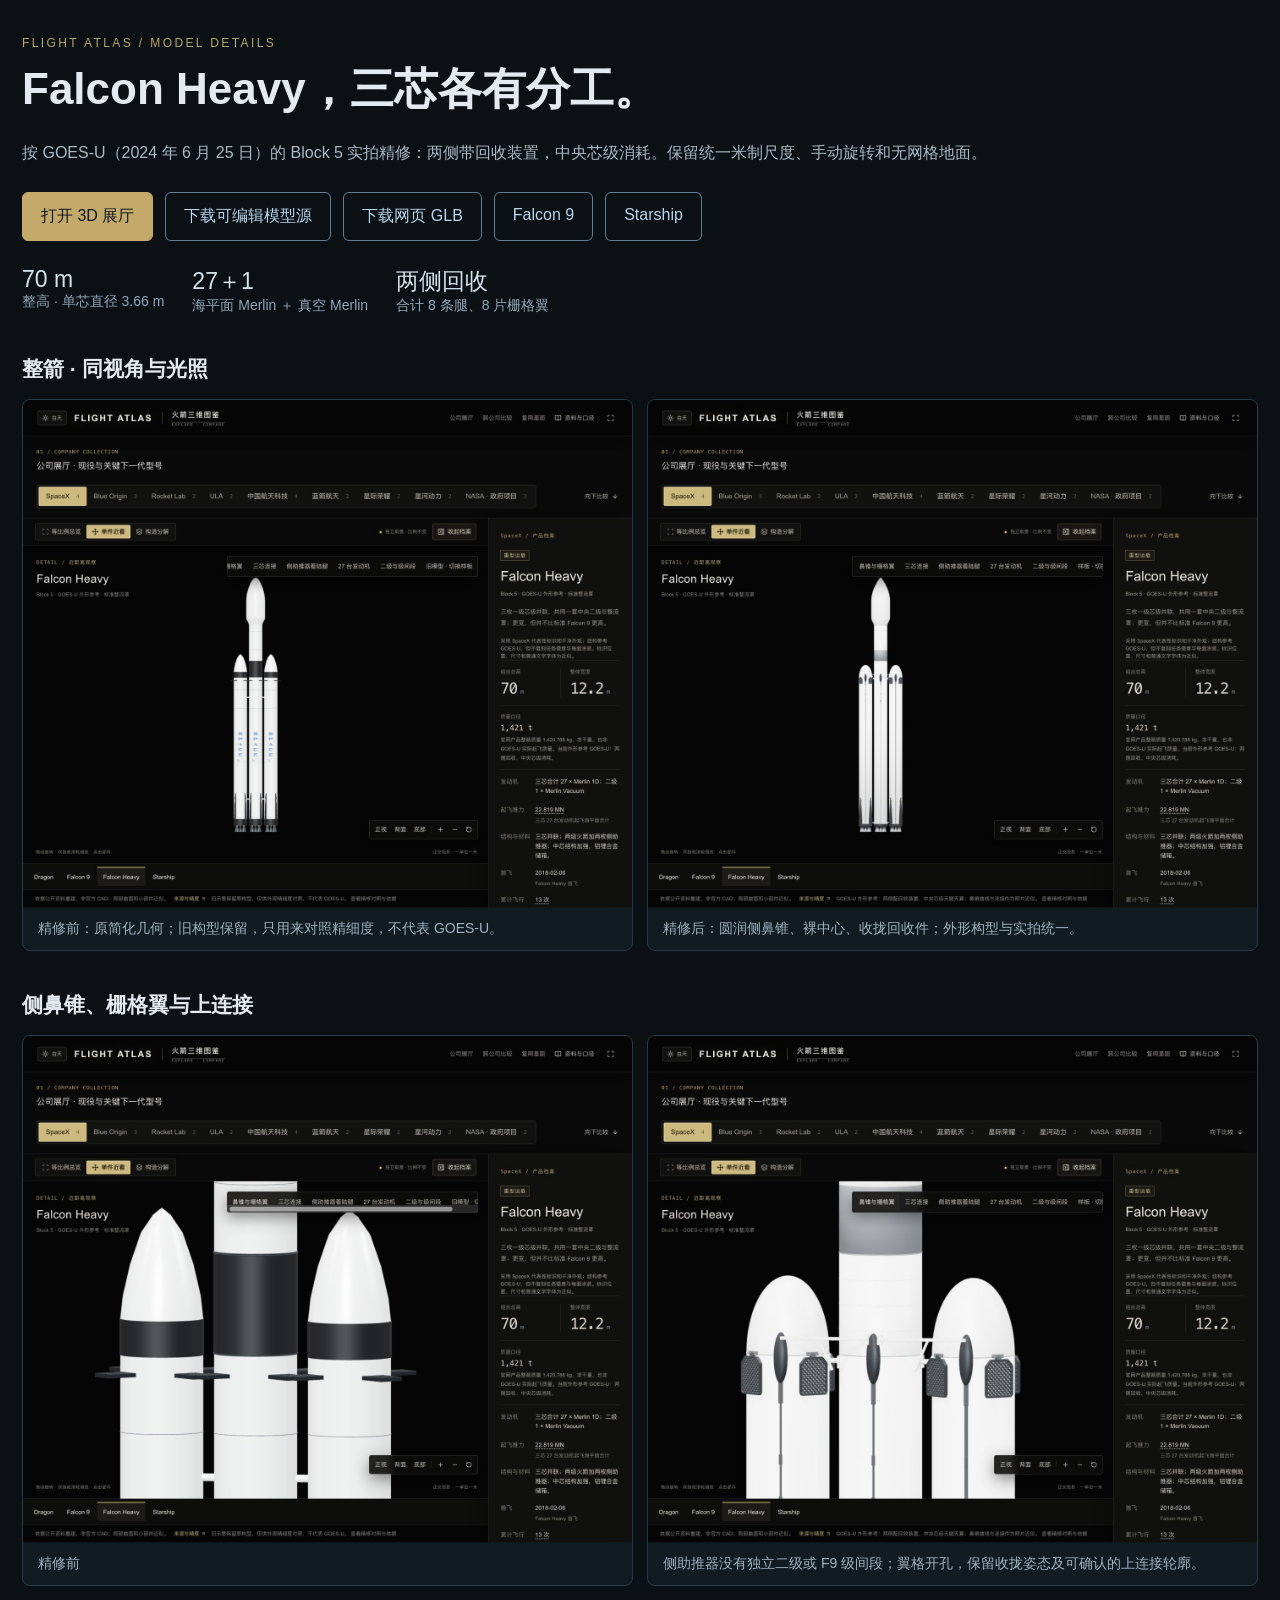
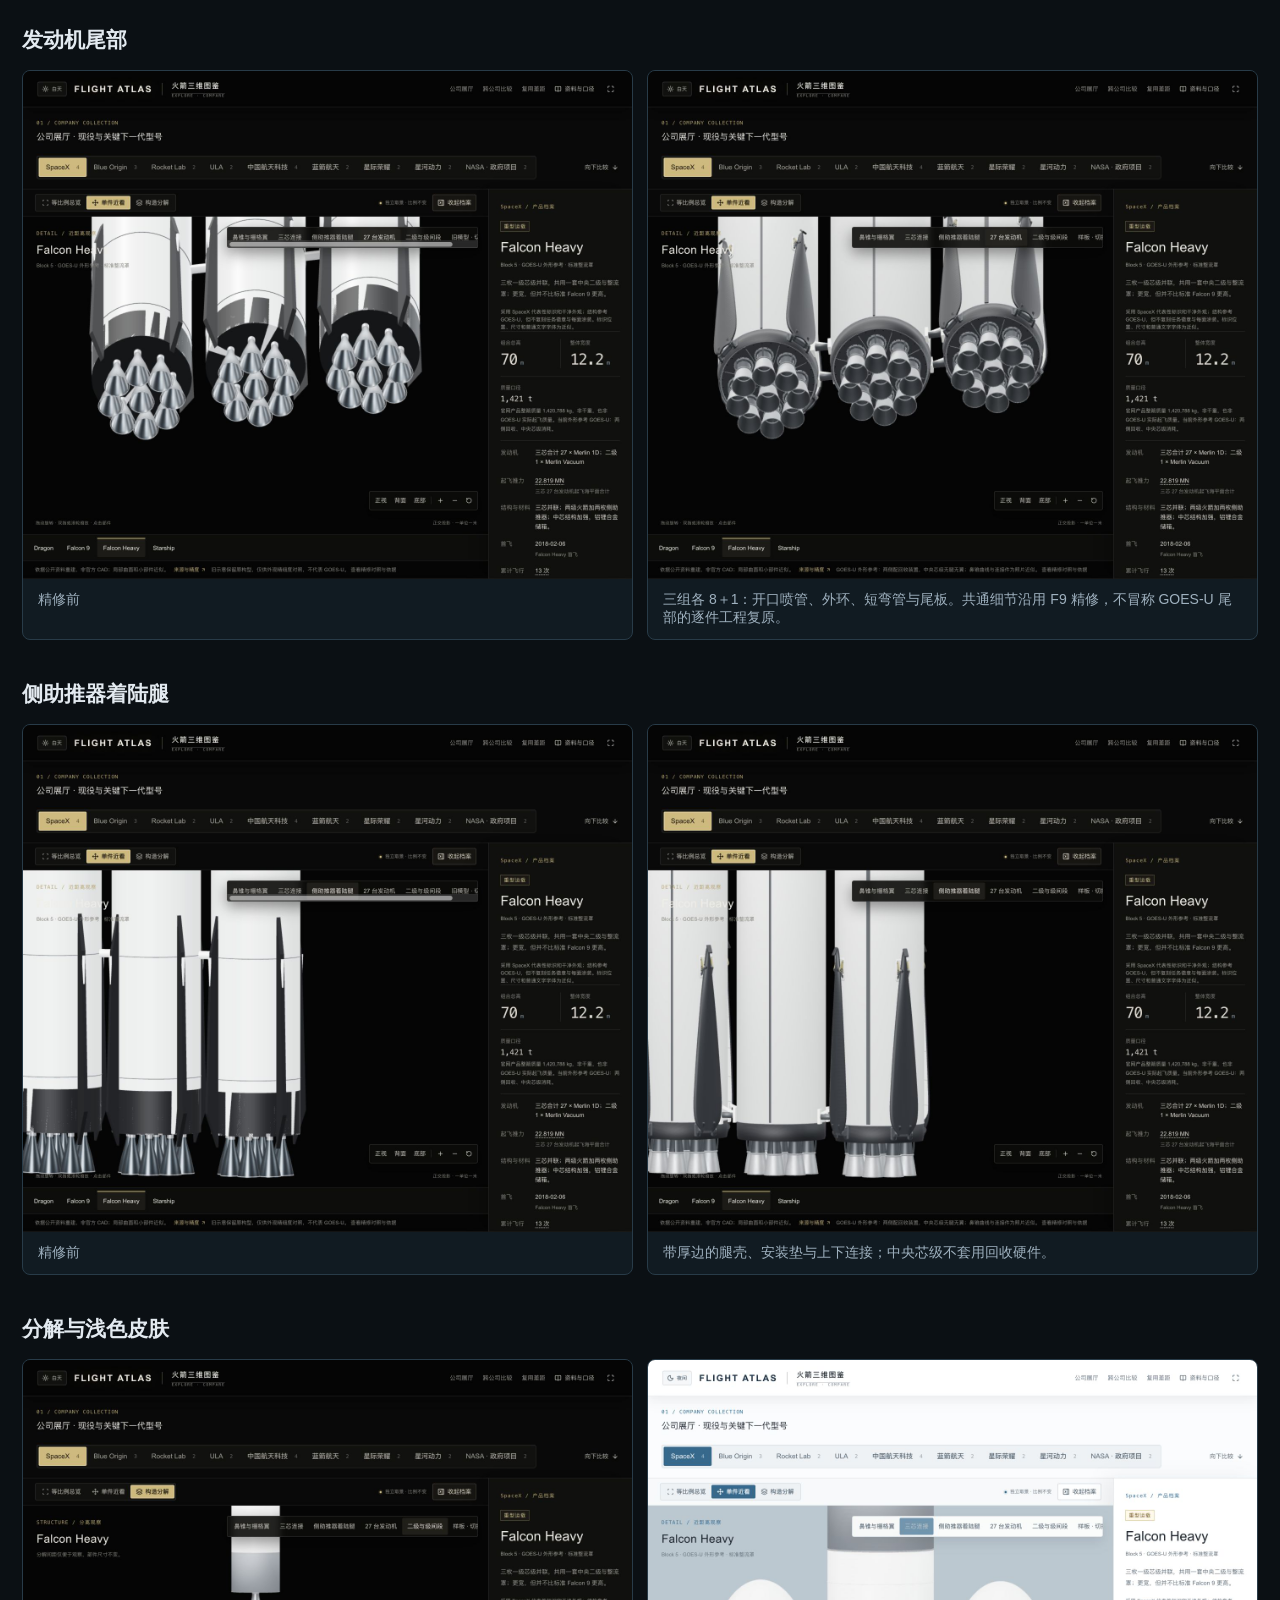
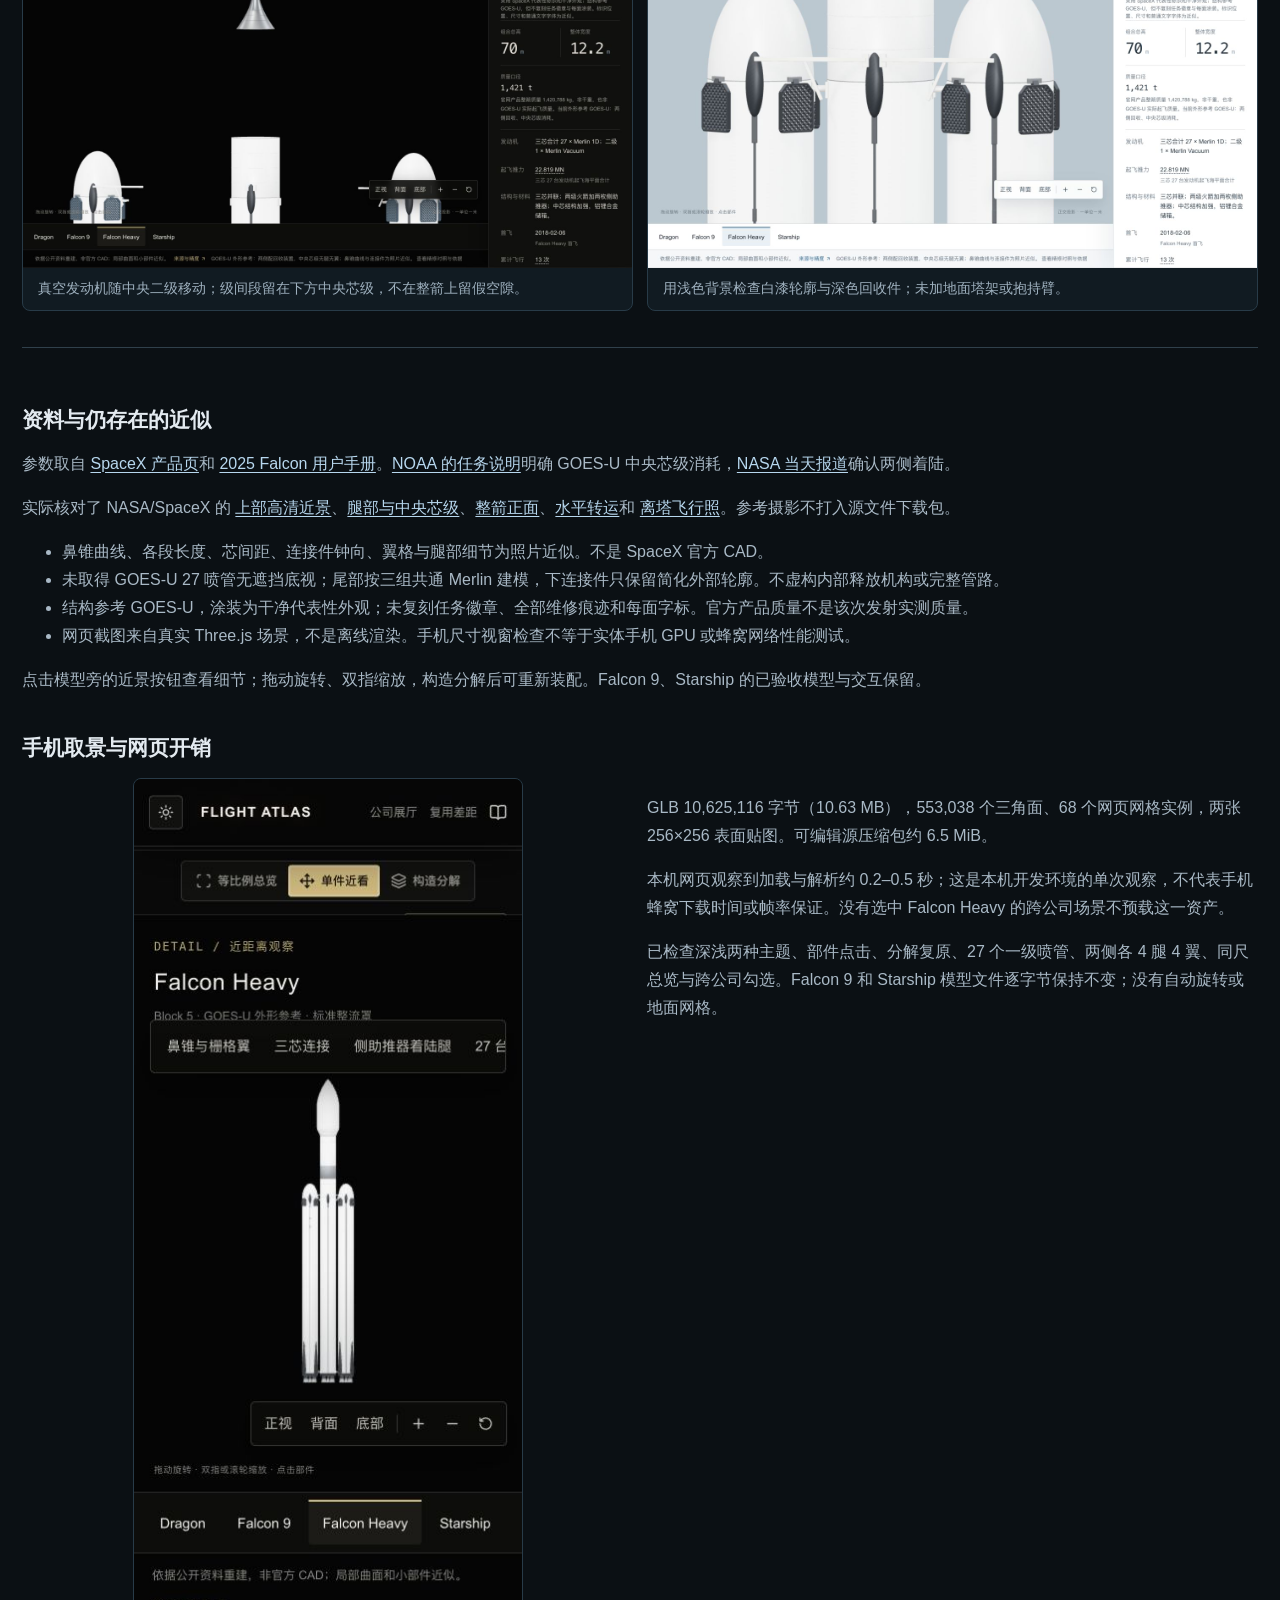
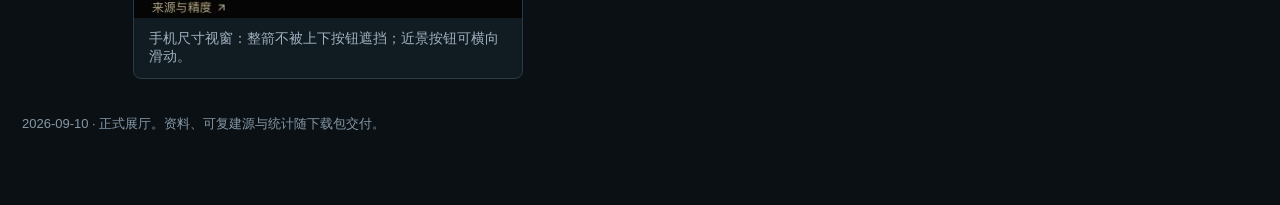
==== falcon-heavy-review/index.html @ 906266b0 "Publish Flight Atlas release 16 refined SpaceX models" ====
<!doctype html>
<html lang="zh-CN"><head><meta charset="utf-8"><meta name="viewport" content="width=device-width,initial-scale=1"><title>Falcon Heavy · 精修模型与资料</title><style>
:root{color-scheme:dark;font-family:-apple-system,BlinkMacSystemFont,"Segoe UI",sans-serif;background:#0b1014;color:#e3eaf0}*{box-sizing:border-box}body{margin:0}main{max-width:1360px;margin:auto;padding:36px 22px 72px}h1{font-size:clamp(27px,5vw,44px);margin:10px 0 20px}h2{font-size:21px;margin:40px 0 16px}p,li{line-height:1.75;color:#a9b9c6}a{color:#b7d7ee;text-underline-offset:3px}.eyebrow{letter-spacing:.2em;color:#b6a46d;font-size:12px}.actions{display:flex;gap:12px;flex-wrap:wrap;margin:25px 0}.actions a{padding:13px 18px;border:1px solid #627f91;border-radius:6px;text-decoration:none}.primary{background:#c3aa6b!important;color:#10171d!important;border-color:#c3aa6b!important}.pair{display:grid;grid-template-columns:1fr 1fr;gap:14px}figure{margin:0;background:#111b22;border:1px solid #283b48;border-radius:8px;overflow:hidden}figure a{display:block}img{display:block;width:100%;height:auto}figcaption{padding:12px 15px;font-size:14px;color:#9fb1bf}.info{border-top:1px solid #30404b;margin-top:36px;padding-top:18px}.metrics{display:flex;gap:28px;flex-wrap:wrap;font-size:14px;color:#91a6b6}.metrics strong{font-size:23px;font-weight:500;color:#d5e2eb;display:block}.mobile{max-width:390px;margin:auto}footer{margin-top:36px;color:#8498a7;font-size:13px}@media(max-width:700px){main{padding:24px 14px 48px}.pair{grid-template-columns:1fr}h2{margin-top:30px}.actions a{flex-grow:1;text-align:center}}
</style></head><body><main>
<div class="eyebrow">FLIGHT ATLAS / MODEL DETAILS</div><h1>Falcon Heavy，三芯各有分工。</h1>
<p>按 GOES-U（2024 年 6 月 25 日）的 Block 5 实拍精修：两侧带回收装置，中央芯级消耗。保留统一米制尺度、手动旋转和无网格地面。</p>
<nav class="actions"><a class="primary" href="/?sample=fh&amp;release=16">打开 3D 展厅</a><a href="/models/falcon-heavy-editable.zip">下载可编辑模型源</a><a href="/models/falcon-heavy.glb">下载网页 GLB</a><a href="/?sample=f9&amp;release=16">Falcon 9</a><a href="/?sample=starship&amp;release=16">Starship</a></nav>
<div class="metrics"><div><strong>70 m</strong>整高 · 单芯直径 3.66 m</div><div><strong>27＋1</strong>海平面 Merlin ＋ 真空 Merlin</div><div><strong>两侧回收</strong>合计 8 条腿、8 片栅格翼</div></div>
<h2>整箭 · 同视角与光照</h2><div class="pair"><figure><a href="before-full.png"><img src="before-full.png" alt="旧示意 Falcon Heavy 整箭"></a><figcaption>精修前：原简化几何；旧构型保留，只用来对照精细度，不代表 GOES-U。</figcaption></figure><figure><a href="after-full.png"><img src="after-full.png" alt="GOES-U 外形参考 Falcon Heavy 整箭"></a><figcaption>精修后：圆润侧鼻锥、裸中心、收拢回收件；外形构型与实拍统一。</figcaption></figure></div>
<h2>侧鼻锥、栅格翼与上连接</h2><div class="pair"><figure><a href="before-nose.png"><img loading="lazy" src="before-nose.png" alt="旧侧鼻锥与展开翼"></a><figcaption>精修前</figcaption></figure><figure><a href="after-nose.png"><img loading="lazy" src="after-nose.png" alt="新侧鼻锥、开孔折叠翼和上部连接"></a><figcaption>侧助推器没有独立二级或 F9 级间段；翼格开孔，保留收拢姿态及可确认的上连接轮廓。</figcaption></figure></div>
<h2>发动机尾部</h2><div class="pair"><figure><a href="before-engines.png"><img loading="lazy" src="before-engines.png" alt="旧27喷管示意"></a><figcaption>精修前</figcaption></figure><figure><a href="after-engines.png"><img loading="lazy" src="after-engines.png" alt="三组九台Merlin及尾板细节"></a><figcaption>三组各 8＋1：开口喷管、外环、短弯管与尾板。共通细节沿用 F9 精修，不冒称 GOES-U 尾部的逐件工程复原。</figcaption></figure></div>
<h2>侧助推器着陆腿</h2><div class="pair"><figure><a href="before-legs.png"><img loading="lazy" src="before-legs.png" alt="旧着陆腿简化外形"></a><figcaption>精修前</figcaption></figure><figure><a href="after-legs.png"><img loading="lazy" src="after-legs.png" alt="新侧腿壳体、铰座和连接"></a><figcaption>带厚边的腿壳、安装垫与上下连接；中央芯级不套用回收硬件。</figcaption></figure></div>
<h2>分解与浅色皮肤</h2><div class="pair"><figure><a href="after-upper.png"><img loading="lazy" src="after-upper.png" alt="中央二级与真空喷管分解"></a><figcaption>真空发动机随中央二级移动；级间段留在下方中央芯级，不在整箭上留假空隙。</figcaption></figure><figure><a href="light-connections.png"><img loading="lazy" src="light-connections.png" alt="浅色背景连接与鼻锥"></a><figcaption>用浅色背景检查白漆轮廓与深色回收件；未加地面塔架或抱持臂。</figcaption></figure></div>
<section class="info"><h2>资料与仍存在的近似</h2><p>参数取自 <a href="https://www.spacex.com/vehicles/falcon-heavy/">SpaceX 产品页</a>和 <a href="https://www.spacex.com/assets/media/falcon-users-guide-2025-05-09.pdf">2025 Falcon 用户手册</a>。<a href="https://www.nesdis.noaa.gov/news/goes-u-road-launch">NOAA 的任务说明</a>明确 GOES-U 中央芯级消耗，<a href="https://science.nasa.gov/blogs/goes/2024/06/25/falcon-heavy-side-boosters-stick-the-landing/">NASA 当天报道</a>确认两侧着陆。</p><p>实际核对了 NASA/SpaceX 的 <a href="https://images.nasa.gov/details/KSC-20240624-PH-SPX01_0005">上部高清近景</a>、<a href="https://images.nasa.gov/details/KSC-20240624-PH-SPX01_0010">腿部与中央芯级</a>、<a href="https://images.nasa.gov/details/KSC-20240624-PH-SPX01_0006">整箭正面</a>、<a href="https://images.nasa.gov/details/KSC-20240624-PH-SPX01_0003">水平转运</a>和 <a href="https://www.flickr.com/photos/noaasatellites/53828532278">离塔飞行照</a>。参考摄影不打入源文件下载包。</p><ul><li>鼻锥曲线、各段长度、芯间距、连接件钟向、翼格与腿部细节为照片近似。不是 SpaceX 官方 CAD。</li><li>未取得 GOES-U 27 喷管无遮挡底视；尾部按三组共通 Merlin 建模，下连接件只保留简化外部轮廓。不虚构内部释放机构或完整管路。</li><li>结构参考 GOES-U，涂装为干净代表性外观；未复刻任务徽章、全部维修痕迹和每面字标。官方产品质量不是该次发射实测质量。</li><li>网页截图来自真实 Three.js 场景，不是离线渲染。手机尺寸视窗检查不等于实体手机 GPU 或蜂窝网络性能测试。</li></ul><p>点击模型旁的近景按钮查看细节；拖动旋转、双指缩放，构造分解后可重新装配。Falcon 9、Starship 的已验收模型与交互保留。</p></section>
<h2>手机取景与网页开销</h2><div class="pair"><figure class="mobile"><a href="mobile-full.png"><img loading="lazy" src="mobile-full.png" alt="390×844 手机尺寸视窗，整箭在控制按钮之间完整可见"></a><figcaption>手机尺寸视窗：整箭不被上下按钮遮挡；近景按钮可横向滑动。</figcaption></figure><div><p>GLB 10,625,116 字节（10.63 MB），553,038 个三角面、68 个网页网格实例，两张 256×256 表面贴图。可编辑源压缩包约 6.5 MiB。</p><p>本机网页观察到加载与解析约 0.2–0.5 秒；这是本机开发环境的单次观察，不代表手机蜂窝下载时间或帧率保证。没有选中 Falcon Heavy 的跨公司场景不预载这一资产。</p><p>已检查深浅两种主题、部件点击、分解复原、27 个一级喷管、两侧各 4 腿 4 翼、同尺总览与跨公司勾选。Falcon 9 和 Starship 模型文件逐字节保持不变；没有自动旋转或地面网格。</p></div></div>
<footer>2026-09-10 · 正式展厅。资料、可复建源与统计随下载包交付。</footer>
</main></body></html>
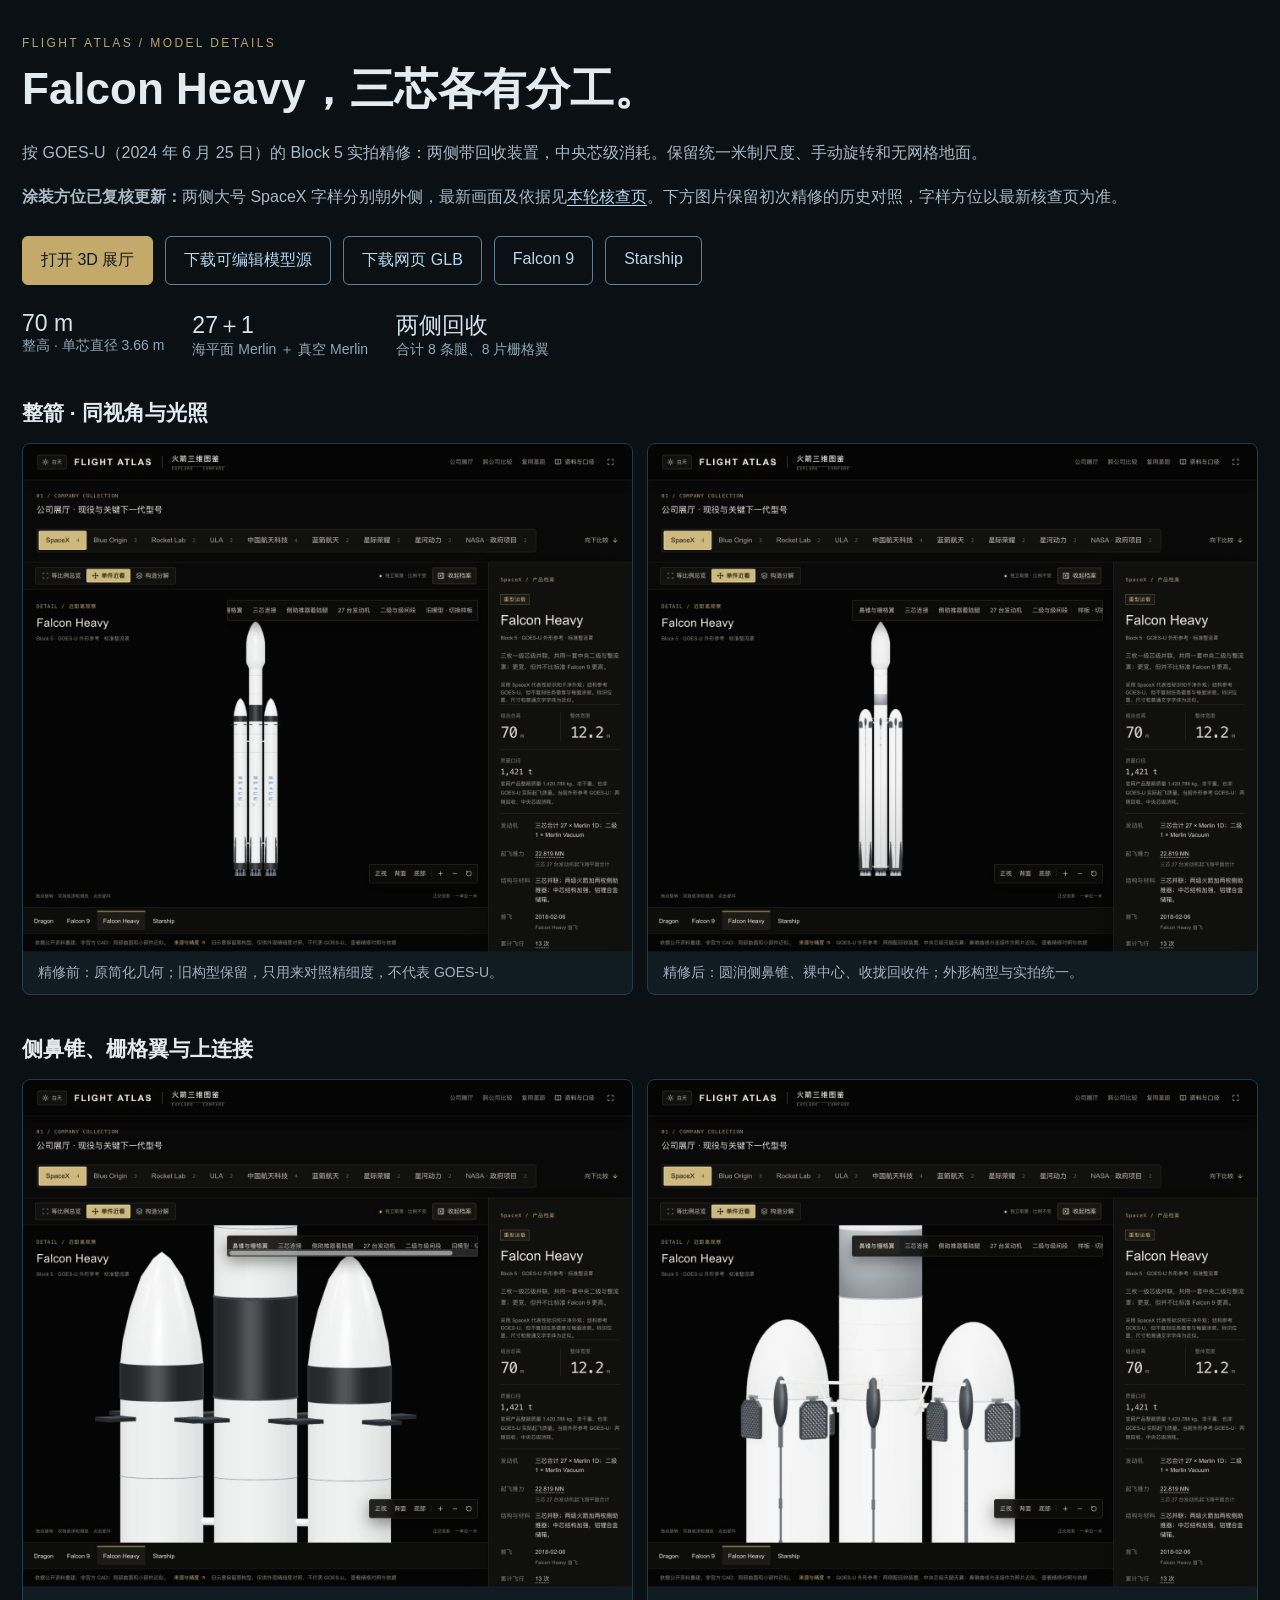
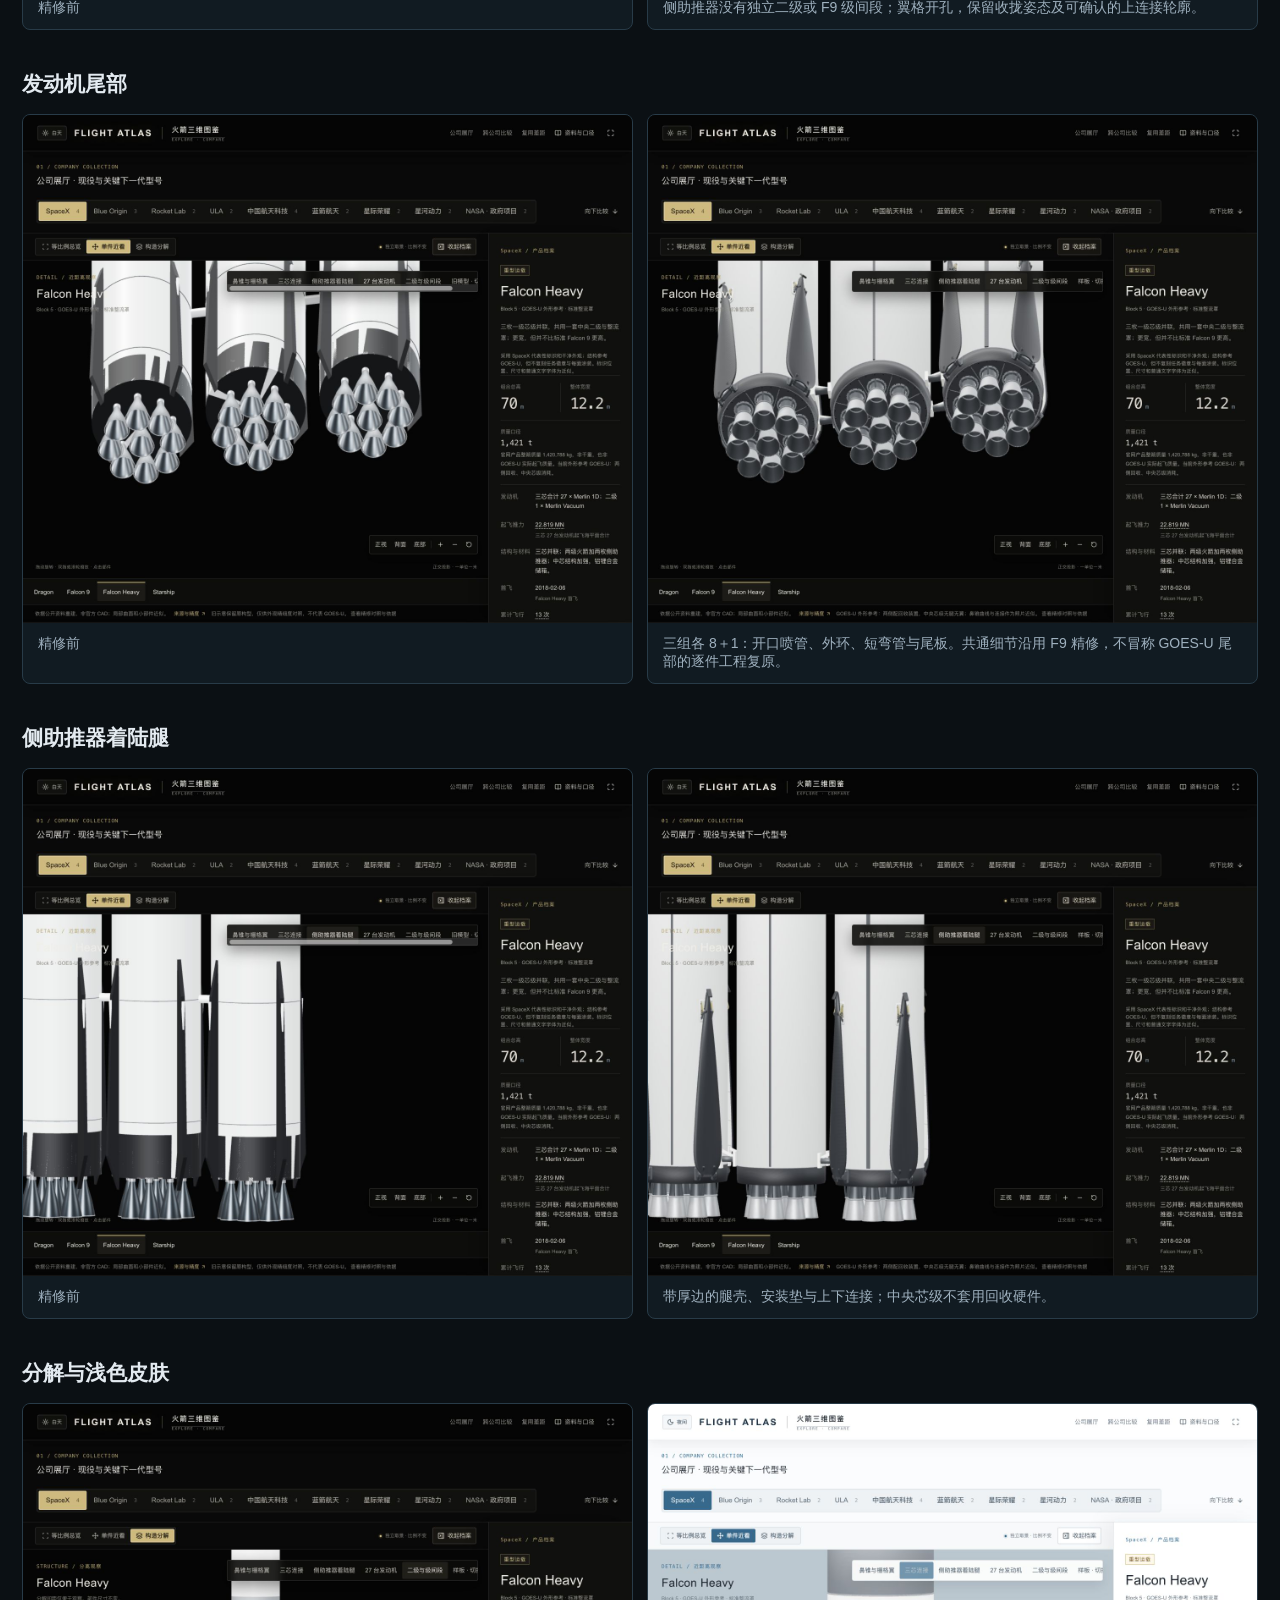
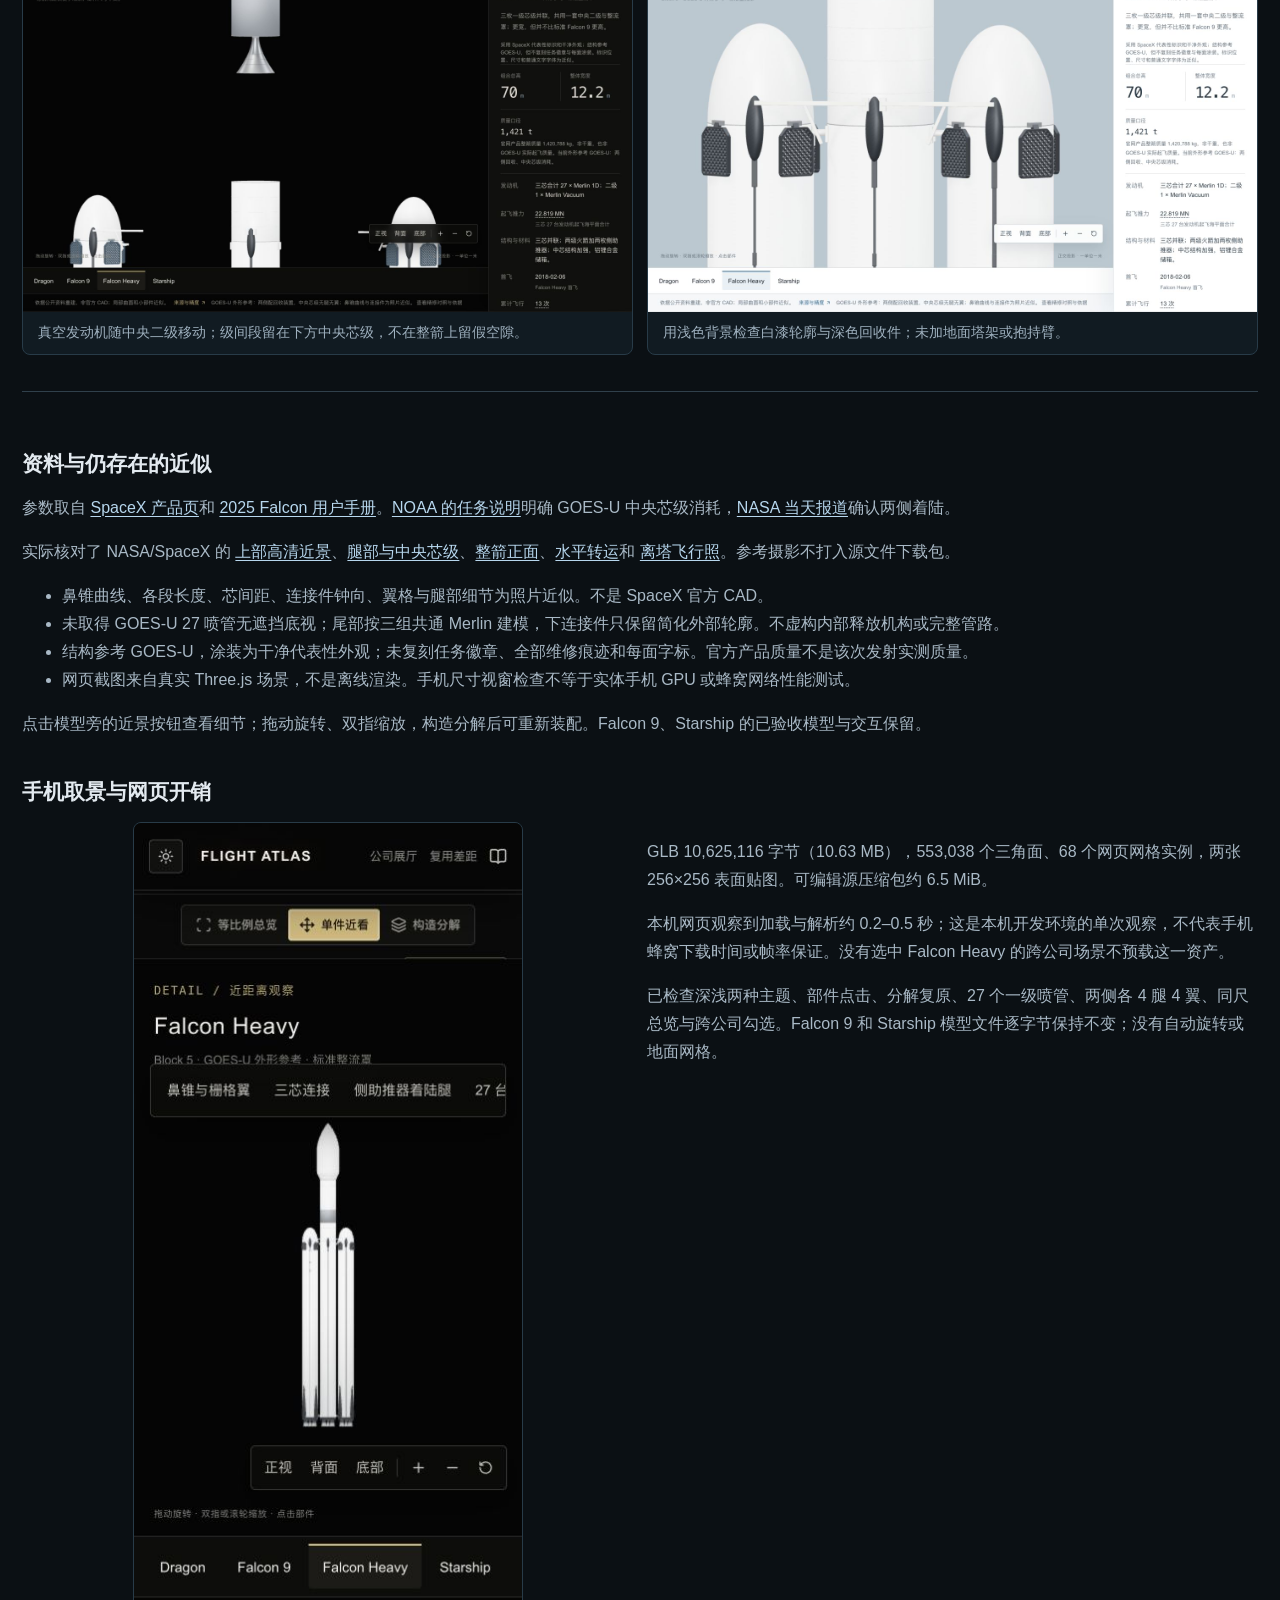
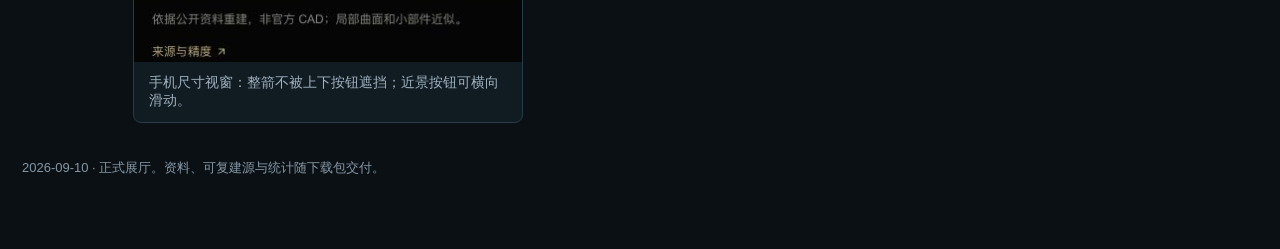
==== commit c77c66c2: "Release 17: approved craft refinements and lossless model loading" ====
--- a/falcon-heavy-review/index.html
+++ b/falcon-heavy-review/index.html
@@ -4,6 +4,7 @@
 </style></head><body><main>
 <div class="eyebrow">FLIGHT ATLAS / MODEL DETAILS</div><h1>Falcon Heavy，三芯各有分工。</h1>
 <p>按 GOES-U（2024 年 6 月 25 日）的 Block 5 实拍精修：两侧带回收装置，中央芯级消耗。保留统一米制尺度、手动旋转和无网格地面。</p>
+<p><strong>涂装方位已复核更新：</strong>两侧大号 SpaceX 字样分别朝外侧，最新画面及依据见<a href="/craft-review/?release=17">本轮核查页</a>。下方图片保留初次精修的历史对照，字样方位以最新核查页为准。</p>
 <nav class="actions"><a class="primary" href="/?sample=fh&amp;release=16">打开 3D 展厅</a><a href="/models/falcon-heavy-editable.zip">下载可编辑模型源</a><a href="/models/falcon-heavy.glb">下载网页 GLB</a><a href="/?sample=f9&amp;release=16">Falcon 9</a><a href="/?sample=starship&amp;release=16">Starship</a></nav>
 <div class="metrics"><div><strong>70 m</strong>整高 · 单芯直径 3.66 m</div><div><strong>27＋1</strong>海平面 Merlin ＋ 真空 Merlin</div><div><strong>两侧回收</strong>合计 8 条腿、8 片栅格翼</div></div>
 <h2>整箭 · 同视角与光照</h2><div class="pair"><figure><a href="before-full.png"><img src="before-full.png" alt="旧示意 Falcon Heavy 整箭"></a><figcaption>精修前：原简化几何；旧构型保留，只用来对照精细度，不代表 GOES-U。</figcaption></figure><figure><a href="after-full.png"><img src="after-full.png" alt="GOES-U 外形参考 Falcon Heavy 整箭"></a><figcaption>精修后：圆润侧鼻锥、裸中心、收拢回收件；外形构型与实拍统一。</figcaption></figure></div>
